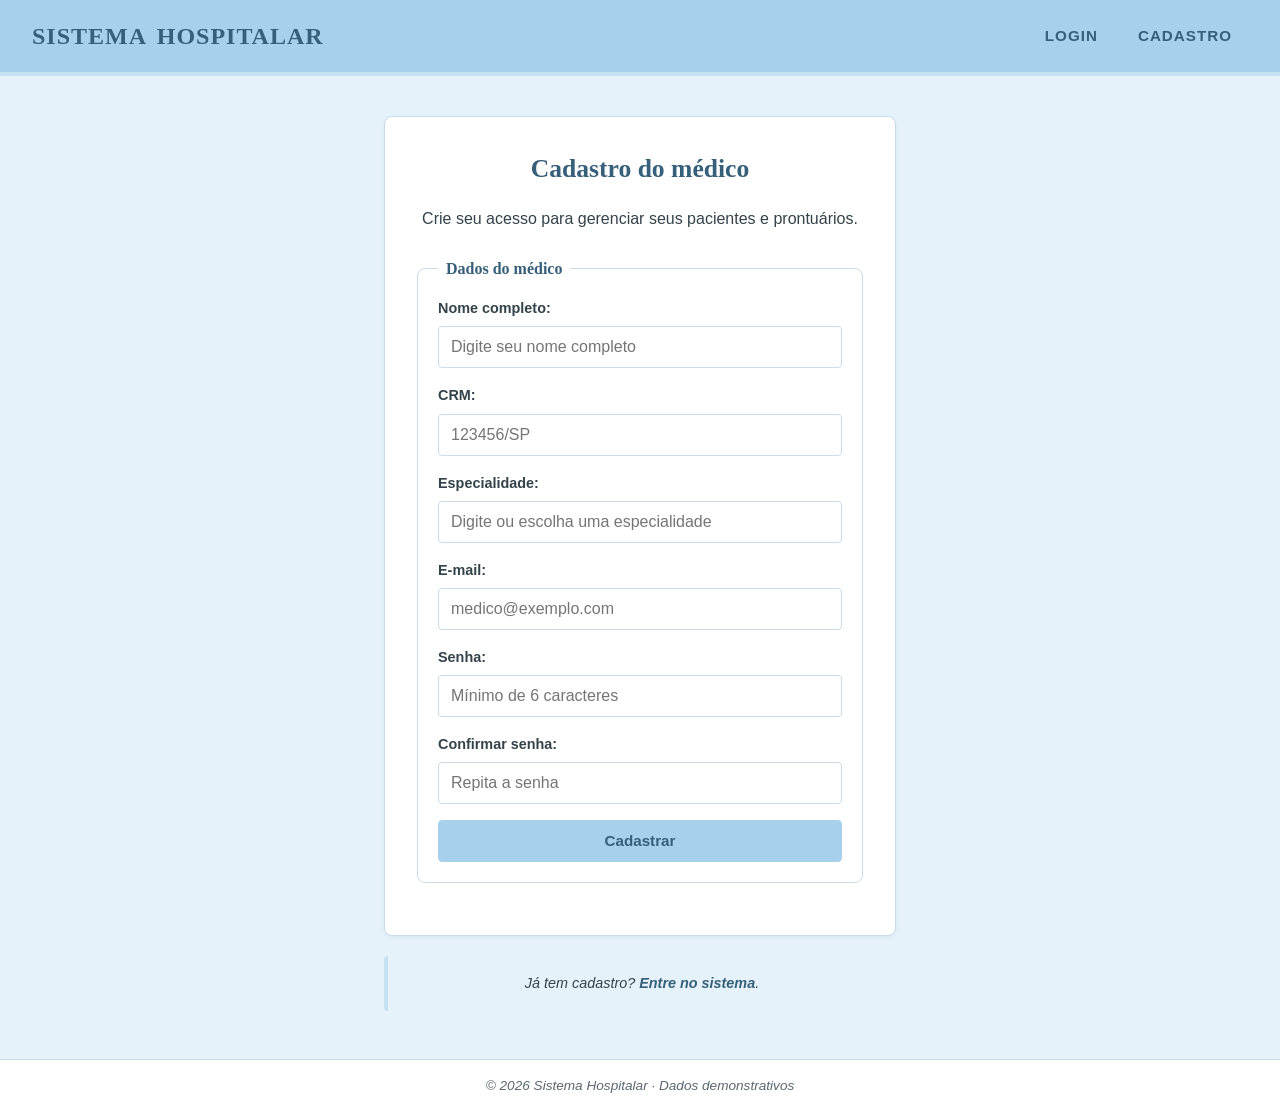
==== html/cadastro-medico.html @ be8cad4d "feat(médico): Adiciona página de cadastro do médico" ====
<!DOCTYPE html>
<html lang="pt-br">
<head>
    <meta charset="UTF-8">
    <meta name="author" content="Rai Soares">
    <meta name="description" content="Cadastro de um novo médico no Sistema Hospitalar.">
    <meta name="viewport" content="width=device-width, initial-scale=1.0">
    <title>Cadastro do médico | Sistema Hospitalar</title>
    <link rel="stylesheet" href="../css/global.css">
    <link rel="stylesheet" href="../css/cadastro-medico.css">
</head>
<body data-acesso="publico">
    <header>
        <h1>Sistema Hospitalar</h1>
        <nav>
            <a href="../index.html">Login</a>
            <a href="cadastro-medico.html">Cadastro</a>
        </nav>
    </header>

    <main>
        <section>
            <h2>Cadastro do médico</h2>
            <p>Crie seu acesso para gerenciar seus pacientes e prontuários.</p>

            <form id="form-cadastro" method="post">
                <fieldset>
                    <legend>Dados do médico</legend>

                    <div class="campo">
                        <label for="nome">Nome completo:</label>
                        <input type="text" id="nome" name="nome" placeholder="Digite seu nome completo" autocomplete="name" required>
                    </div>

                    <div class="campo">
                        <label for="crm">CRM:</label>
                        <input type="text" id="crm" name="crm" placeholder="123456/SP" maxlength="10" required>
                    </div>

                    <div class="campo">
                        <label for="especialidade">Especialidade:</label>
                        <input list="especialidades" id="especialidade" name="especialidade" placeholder="Digite ou escolha uma especialidade" required>
                        <datalist id="especialidades">
                            <option value="Clínica geral">
                            <option value="Cardiologia">
                            <option value="Dermatologia">
                            <option value="Endocrinologia">
                            <option value="Ginecologia">
                            <option value="Neurologia">
                            <option value="Ortopedia">
                            <option value="Pediatria">
                            <option value="Psiquiatria">
                        </datalist>
                    </div>

                    <div class="campo">
                        <label for="email">E-mail:</label>
                        <input type="email" id="email" name="email" placeholder="medico@exemplo.com" autocomplete="username" required>
                    </div>

                    <div class="campo">
                        <label for="senha">Senha:</label>
                        <input type="password" id="senha" name="senha" placeholder="Mínimo de 6 caracteres" autocomplete="new-password" minlength="6" required>
                    </div>

                    <div class="campo">
                        <label for="confirmacao">Confirmar senha:</label>
                        <input type="password" id="confirmacao" name="confirmacao" placeholder="Repita a senha" autocomplete="new-password" minlength="6" required>
                    </div>

                    <div class="botoes">
                        <input type="submit" value="Cadastrar">
                    </div>
                </fieldset>
            </form>
        </section>

        <aside>
            <p>Já tem cadastro? <a href="../index.html">Entre no sistema</a>.</p>
        </aside>
    </main>

    <footer>
        <hr>
        <p>&copy; 2026 Sistema Hospitalar &middot; Dados demonstrativos</p>
    </footer>

    <script src="../js/storage.js"></script>
    <script src="../js/global.js"></script>
    <script src="../js/cadastro-medico.js"></script>
</body>
</html>
---- css/global.css ----
:root {
    --cor-primaria: #a7d1eb;
    --cor-primaria-escura: #4d7895;
    --cor-primaria-texto: #365f7a;
    --cor-secundaria: #c5e1f2;
    --cor-texto: #34434a;
    --cor-fundo: #f2f8fc;
    --cor-destaque: #e5f2fa;
    --cor-borda: #c8dce9;
    --cor-perigo: #c0392b;
    --cor-perigo-escura: #96281b;
    --fonte-principal: Arial, sans-serif;
    --fonte-titulo: Georgia, "Times New Roman", serif;
}

* {
    box-sizing: border-box;
    margin: 0;
    padding: 0;
}

body {
    display: flex;
    flex-direction: column;
    min-height: 100vh;
    font-family: var(--fonte-principal);
    font-size: 1rem;
    line-height: 1.6;
    color: var(--cor-texto);
    background-color: var(--cor-fundo);
}

a {
    color: var(--cor-primaria-texto);
    font-weight: 700;
    text-decoration: none;
}

a:hover {
    text-decoration: underline;
}

header {
    display: flex;
    flex-wrap: wrap;
    justify-content: space-between;
    align-items: center;
    gap: 12px;
    padding: 16px 32px;
    background: var(--cor-primaria);
    color: var(--cor-primaria-texto);
    border-bottom: 4px solid var(--cor-secundaria);
}

header h1 {
    font-family: var(--fonte-titulo);
    font-size: 1.5rem;
    font-weight: 700;
    letter-spacing: 1px;
    word-spacing: 4px;
    text-transform: uppercase;
}

nav {
    display: flex;
    flex-wrap: wrap;
    align-items: center;
}

nav a {
    margin-right: 8px;
    padding: 8px 16px;
    border-radius: 4px;
    color: var(--cor-primaria-texto);
    font-size: 0.95rem;
    font-weight: 700;
    text-decoration: none;
    text-transform: uppercase;
    letter-spacing: 1px;
    transition: background-color 0.2s;
}

nav a:last-child {
    margin-right: 0;
}

nav a:hover {
    background-color: var(--cor-primaria-escura);
    color: #ffffff;
    text-decoration: none;
}

main {
    flex: 1;
    width: 100%;
    max-width: 1100px;
    margin: 0 auto;
    padding-top: 32px;
    padding-bottom: 48px;
    padding-left: 24px;
    padding-right: 24px;
}

h2 {
    margin-bottom: 20px;
    padding-bottom: 8px;
    border-bottom: 2px solid var(--cor-secundaria);
    font-family: var(--fonte-titulo);
    font-size: 1.8rem;
    color: var(--cor-primaria-texto);
}

h3 {
    margin-bottom: 12px;
    font-family: var(--fonte-titulo);
    font-size: 1.2rem;
    color: var(--cor-primaria-texto);
}

main > p {
    margin-bottom: 16px;
}

section {
    margin-bottom: 24px;
    padding: 20px;
    background-color: #ffffff;
    border: 1px solid var(--cor-borda);
    border-radius: 8px;
    box-shadow: 0 2px 4px rgba(77, 120, 149, 0.08);
    overflow-x: auto;
}

aside {
    padding: 16px 20px;
    background-color: var(--cor-destaque);
    border-left: 4px solid var(--cor-secundaria);
    border-radius: 4px;
}

ul,
ol {
    padding-left: 20px;
}

li {
    margin-bottom: 4px;
}

details summary {
    font-weight: 700;
    color: var(--cor-primaria-texto);
    cursor: pointer;
}

details p {
    margin-top: 8px;
    text-indent: 20px;
}

.voltar {
    margin-bottom: 20px;
}

.acao-principal {
    margin-bottom: 16px;
}

.acao-principal a {
    display: inline-block;
    padding: 10px 18px;
    background-color: var(--cor-primaria);
    border-radius: 4px;
    color: var(--cor-primaria-texto);
    transition: background-color 0.2s;
}

.acao-principal a:hover {
    background-color: var(--cor-primaria-escura);
    color: #ffffff;
    text-decoration: none;
}

.links-acao {
    display: flex;
    flex-wrap: wrap;
    gap: 16px;
    margin-top: 12px;
}

.acoes {
    display: flex;
    flex-wrap: wrap;
    align-items: center;
    gap: 12px;
}

table {
    width: 100%;
    min-width: 520px;
    border-collapse: collapse;
    border: 1px solid var(--cor-borda);
}

th {
    padding: 10px 12px;
    background-color: var(--cor-primaria);
    color: var(--cor-primaria-texto);
    font-size: 0.85rem;
    font-weight: 700;
    letter-spacing: 1px;
    text-align: left;
    text-transform: uppercase;
}

td {
    padding: 10px 12px;
    border-bottom: 1px solid var(--cor-borda);
}

tbody tr:nth-child(even) {
    background-color: #f6f9fb;
}

tbody tr:hover {
    background-color: var(--cor-destaque);
}

fieldset {
    margin-bottom: 20px;
    padding: 16px 20px 20px 20px;
    background-color: #ffffff;
    border: 1px solid var(--cor-borda);
    border-radius: 8px;
    min-width: 0;
}

legend {
    padding: 0 8px;
    font-family: var(--fonte-titulo);
    font-weight: 700;
    color: var(--cor-primaria-texto);
}

.campo {
    display: flex;
    flex-direction: column;
    gap: 6px;
    margin-bottom: 16px;
}

label,
.rotulo {
    font-size: 0.9rem;
    font-weight: 700;
}

input,
select,
textarea {
    width: 100%;
    height: 42px;
    padding: 10px 12px;
    background-color: #ffffff;
    border: 1px solid var(--cor-borda);
    border-radius: 4px;
    color: var(--cor-texto);
    font-family: inherit;
    font-size: 1rem;
}

textarea {
    height: auto;
    min-height: 100px;
    line-height: 1.5;
    resize: vertical;
}

input:focus,
select:focus,
textarea:focus {
    border-color: var(--cor-primaria-escura);
    outline: 2px solid var(--cor-primaria-escura);
}

input[type="radio"] {
    width: auto;
    height: auto;
}

input[type="file"] {
    height: auto;
    padding: 8px;
}

.opcoes {
    display: flex;
    flex-wrap: wrap;
    gap: 16px;
}

.opcoes label {
    display: flex;
    align-items: center;
    gap: 6px;
    font-weight: 400;
}

.botoes {
    display: flex;
    flex-wrap: wrap;
    align-items: center;
    gap: 12px;
    margin-top: 8px;
}

.botoes a {
    display: flex;
    align-items: center;
    height: 42px;
    padding: 0 16px;
    border: 1px solid var(--cor-borda);
    border-radius: 4px;
    background-color: #ffffff;
}

.botoes a:hover {
    text-decoration: none;
    background-color: var(--cor-destaque);
}

button,
input[type="submit"],
input[type="reset"] {
    width: auto;
    height: 42px;
    padding: 0 20px;
    border-radius: 4px;
    font-family: inherit;
    font-size: 0.95rem;
    font-weight: 700;
    cursor: pointer;
    transition: background-color 0.2s;
}

input[type="submit"] {
    background-color: var(--cor-primaria);
    border: 1px solid var(--cor-primaria);
    color: var(--cor-primaria-texto);
}

input[type="submit"]:hover {
    background-color: var(--cor-primaria-escura);
    color: #ffffff;
}

input[type="reset"] {
    background-color: #ffffff;
    border: 1px solid var(--cor-primaria);
    color: var(--cor-primaria-texto);
}

input[type="reset"]:hover {
    background-color: var(--cor-destaque);
}

button {
    height: 34px;
    padding: 0 14px;
    background-color: var(--cor-perigo);
    border: 1px solid var(--cor-perigo);
    color: #ffffff;
}

button:hover {
    background-color: var(--cor-perigo-escura);
}

footer {
    padding: 16px;
    background-color: #ffffff;
    border-top: 1px solid var(--cor-borda);
    color: #5a6772;
    font: italic 400 0.85rem/1.5 Arial, sans-serif;
    text-align: center;
}

footer hr {
    display: none;
}

@media (max-width: 700px) {
    header {
        flex-direction: column;
        align-items: flex-start;
        padding: 16px;
    }

    main {
        padding-left: 16px;
        padding-right: 16px;
    }

    h2 {
        font-size: 1.5rem;
    }
}
---- css/cadastro-medico.css ----
body {
    background-color: var(--cor-destaque);
}

main {
    display: flex;
    flex-direction: column;
    align-items: center;
    justify-content: center;
    gap: 20px;
    max-width: 560px;
    padding-top: 40px;
}

main section {
    width: 100%;
    padding: 32px;
    margin-bottom: 0;
}

main h2 {
    margin-bottom: 8px;
    border-bottom: none;
    font-size: 1.6rem;
    text-align: center;
}

main section > p {
    margin-bottom: 24px;
    text-align: center;
}

main aside {
    width: 100%;
    font-size: 0.9rem;
    font-style: italic;
    text-align: center;
}

.botoes {
    justify-content: center;
}

.botoes input[type="submit"] {
    width: 100%;
}
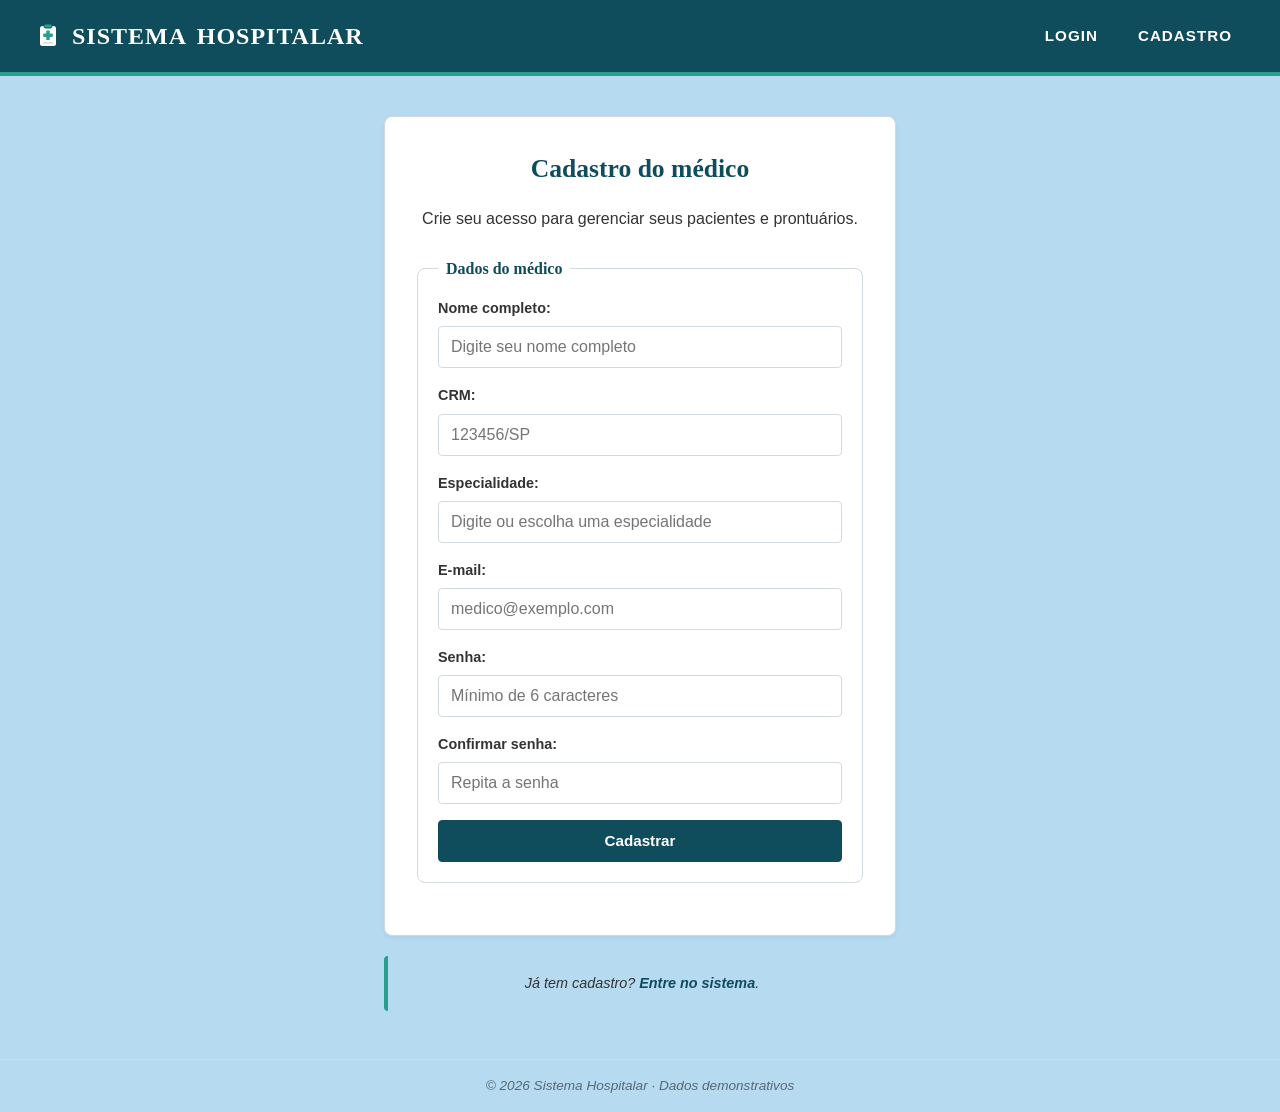
==== commit da264b2f: "(style): Padroniza ícone e título dos headers." ====
--- a/html/cadastro-medico.html
+++ b/html/cadastro-medico.html
@@ -5,13 +5,15 @@
     <meta name="author" content="Rai Soares">
     <meta name="description" content="Cadastro de um novo médico no Sistema Hospitalar.">
     <meta name="viewport" content="width=device-width, initial-scale=1.0">
+    <link rel="icon" type="image/svg+xml" href="../images/icone.svg">
+    <link rel="apple-touch-icon" href="../images/icone-180.png">
     <title>Cadastro do médico | Sistema Hospitalar</title>
     <link rel="stylesheet" href="../css/global.css">
     <link rel="stylesheet" href="../css/cadastro-medico.css">
 </head>
 <body data-acesso="publico">
     <header>
-        <h1>Sistema Hospitalar</h1>
+        <h1><img src="../images/icone.svg" alt="" width="32" height="32"> Sistema Hospitalar</h1>
         <nav>
             <a href="../index.html">Login</a>
             <a href="cadastro-medico.html">Cadastro</a>
--- a/css/global.css
+++ b/css/global.css
@@ -1,12 +1,11 @@
 :root {
-    --cor-primaria: #a7d1eb;
-    --cor-primaria-escura: #4d7895;
-    --cor-primaria-texto: #365f7a;
-    --cor-secundaria: #c5e1f2;
-    --cor-texto: #34434a;
-    --cor-fundo: #f2f8fc;
-    --cor-destaque: #e5f2fa;
-    --cor-borda: #c8dce9;
+    --cor-primaria: #0f4c5c;
+    --cor-primaria-escura: #0b3a47;
+    --cor-secundaria: #2a9d8f;
+    --cor-texto: #333333;
+    --cor-fundo: #a3d0f0;
+    --cor-destaque: #b6dbf1;
+    --cor-borda: #d0dae0;
     --cor-perigo: #c0392b;
     --cor-perigo-escura: #96281b;
     --fonte-principal: Arial, sans-serif;
@@ -31,7 +30,7 @@
 }
 
 a {
-    color: var(--cor-primaria-texto);
+    color: var(--cor-primaria);
     font-weight: 700;
     text-decoration: none;
 }
@@ -48,11 +47,14 @@
     gap: 12px;
     padding: 16px 32px;
     background: var(--cor-primaria);
-    color: var(--cor-primaria-texto);
+    color: #ffffff;
     border-bottom: 4px solid var(--cor-secundaria);
 }
 
 header h1 {
+    display: flex;
+    align-items: center;
+    gap: 8px;
     font-family: var(--fonte-titulo);
     font-size: 1.5rem;
     font-weight: 700;
@@ -71,7 +73,7 @@
     margin-right: 8px;
     padding: 8px 16px;
     border-radius: 4px;
-    color: var(--cor-primaria-texto);
+    color: #ffffff;
     font-size: 0.95rem;
     font-weight: 700;
     text-decoration: none;
@@ -86,7 +88,6 @@
 
 nav a:hover {
     background-color: var(--cor-primaria-escura);
-    color: #ffffff;
     text-decoration: none;
 }
 
@@ -107,14 +108,14 @@
     border-bottom: 2px solid var(--cor-secundaria);
     font-family: var(--fonte-titulo);
     font-size: 1.8rem;
-    color: var(--cor-primaria-texto);
+    color: var(--cor-primaria);
 }
 
 h3 {
     margin-bottom: 12px;
     font-family: var(--fonte-titulo);
     font-size: 1.2rem;
-    color: var(--cor-primaria-texto);
+    color: var(--cor-primaria);
 }
 
 main > p {
@@ -127,7 +128,7 @@
     background-color: #ffffff;
     border: 1px solid var(--cor-borda);
     border-radius: 8px;
-    box-shadow: 0 2px 4px rgba(77, 120, 149, 0.08);
+    box-shadow: 0 2px 4px rgba(15, 76, 92, 0.08);
     overflow-x: auto;
 }
 
@@ -149,7 +150,7 @@
 
 details summary {
     font-weight: 700;
-    color: var(--cor-primaria-texto);
+    color: var(--cor-primaria);
     cursor: pointer;
 }
 
@@ -171,13 +172,12 @@
     padding: 10px 18px;
     background-color: var(--cor-primaria);
     border-radius: 4px;
-    color: var(--cor-primaria-texto);
+    color: #ffffff;
     transition: background-color 0.2s;
 }
 
 .acao-principal a:hover {
     background-color: var(--cor-primaria-escura);
-    color: #ffffff;
     text-decoration: none;
 }
 
@@ -205,7 +205,7 @@
 th {
     padding: 10px 12px;
     background-color: var(--cor-primaria);
-    color: var(--cor-primaria-texto);
+    color: #ffffff;
     font-size: 0.85rem;
     font-weight: 700;
     letter-spacing: 1px;
@@ -219,7 +219,7 @@
 }
 
 tbody tr:nth-child(even) {
-    background-color: #f6f9fb;
+    background-color: #f8fafb;
 }
 
 tbody tr:hover {
@@ -236,10 +236,14 @@
 }
 
 legend {
+    display: table;
+    max-width: 100%;
     padding: 0 8px;
+    border-radius: 3px 3px 0 0;
+    background-color: #ffffff;
     font-family: var(--fonte-titulo);
     font-weight: 700;
-    color: var(--cor-primaria-texto);
+    color: var(--cor-primaria);
 }
 
 .campo {
@@ -279,8 +283,8 @@
 input:focus,
 select:focus,
 textarea:focus {
-    border-color: var(--cor-primaria-escura);
-    outline: 2px solid var(--cor-primaria-escura);
+    border-color: var(--cor-secundaria);
+    outline: 2px solid var(--cor-secundaria);
 }
 
 input[type="radio"] {
@@ -346,18 +350,17 @@
 input[type="submit"] {
     background-color: var(--cor-primaria);
     border: 1px solid var(--cor-primaria);
-    color: var(--cor-primaria-texto);
+    color: #ffffff;
 }
 
 input[type="submit"]:hover {
     background-color: var(--cor-primaria-escura);
-    color: #ffffff;
 }
 
 input[type="reset"] {
     background-color: #ffffff;
     border: 1px solid var(--cor-primaria);
-    color: var(--cor-primaria-texto);
+    color: var(--cor-primaria);
 }
 
 input[type="reset"]:hover {
@@ -378,7 +381,6 @@
 
 footer {
     padding: 16px;
-    background-color: #ffffff;
     border-top: 1px solid var(--cor-borda);
     color: #5a6772;
     font: italic 400 0.85rem/1.5 Arial, sans-serif;
@@ -387,6 +389,40 @@
 
 footer hr {
     display: none;
+}
+
+.aviso {
+    flex: 0 0 100%;
+    margin-bottom: 16px;
+    padding: 12px 16px;
+    border-left: 4px solid var(--cor-secundaria);
+    border-radius: 4px;
+    background-color: var(--cor-destaque);
+    color: var(--cor-primaria);
+    font-weight: 700;
+}
+
+.aviso ul {
+    padding-left: 20px;
+}
+
+.aviso-erro {
+    border-left-color: var(--cor-perigo);
+    background-color: #fdecea;
+    color: var(--cor-perigo-escura);
+}
+
+.vazio {
+    padding: 16px 12px;
+    color: #5a6772;
+    font-style: italic;
+    text-align: center;
+}
+
+.dica {
+    color: #5a6772;
+    font-size: 0.85rem;
+    font-style: italic;
 }
 
 @media (max-width: 700px) {
